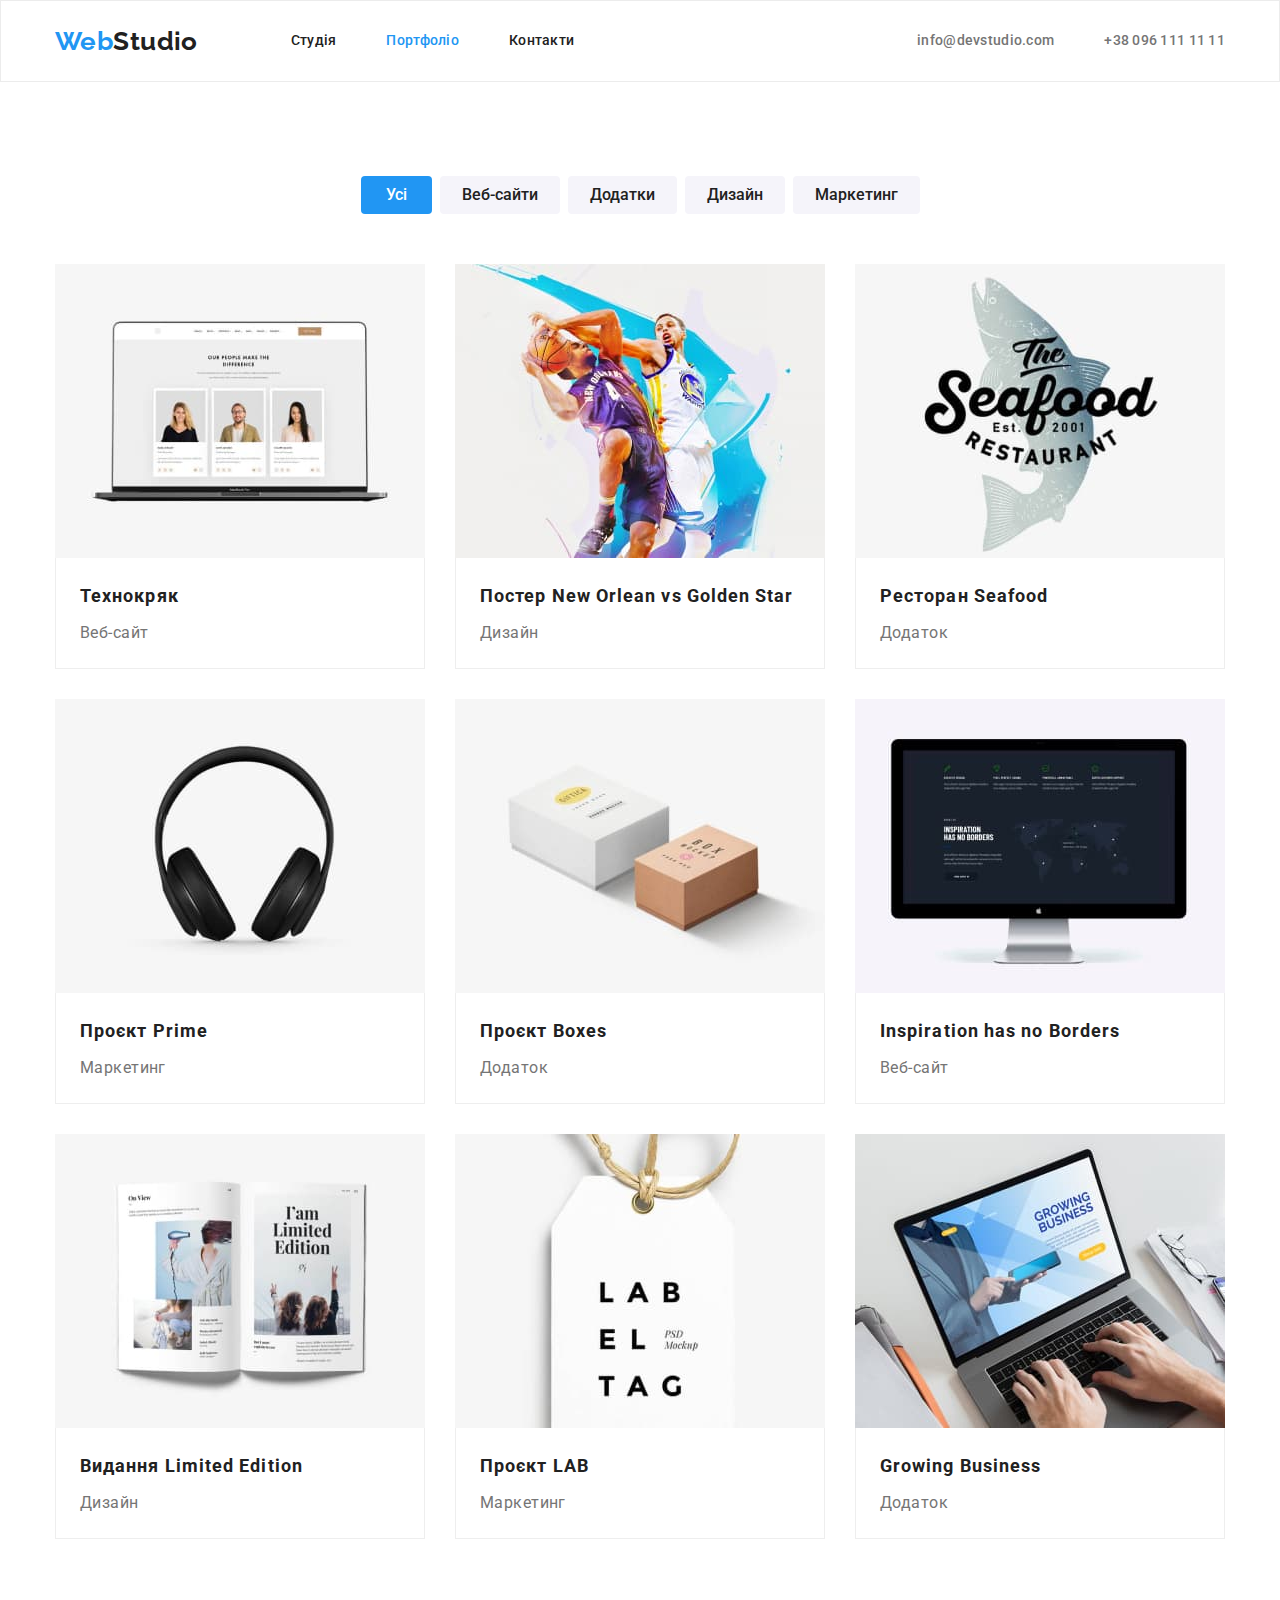
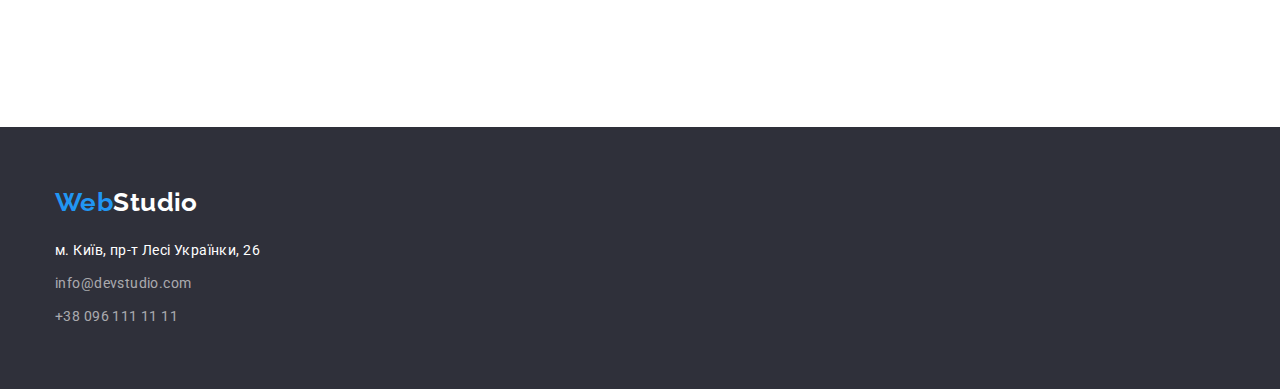
==== portfolio.html @ 1c1e6aca "Додано index.html portfolio.html styles.css та зображення" ====
<!DOCTYPE html>
<html lang="uk">

<head>
    <meta charset="UTF-8">
    <meta http-equiv="X-UA-Compatible" content="IE=edge">
    <meta name="viewport" content="width=device-width, initial-scale=1.0">
    <title>Портфоліо</title>
    <link href="https://fonts.googleapis.com/css2?family=Raleway:wght@700&family=Roboto:wght@400;500;700;900&display=swap"
        rel="stylesheet">
    <link rel="stylesheet" href="https://cdnjs.cloudflare.com/ajax/libs/modern-normalize/1.1.0/modern-normalize.min.css">
    <link rel="stylesheet" href="./css/styles.css">
</head>

<body>
    <header class="header">
        <div class="container navigation">
            <a class="logo" href="/"><span class="web">Web</span>Studio</a>
            <nav>
                <ul class="navigate-list">
                    <li><a class="navigate-studio" href="./index.html">Студія</a></li>
                    <li><a class="navigate-portfolio current" href="./portfolio.html">Портфоліо</a></li>
                    <li><a class="navigate-contacts" href="">Контакти</a></li>
                </ul>
            </nav>
            <ul class="contacts">
                <li><a class="mail-header" href="mailto:info@devstudio.com">info@devstudio.com</a></li>
                <li><a class="number-header" href="tel:+380961111111">+38 096 111 11 11</a></li>
            </ul>
        </div>
    </header>
    <main class="projects">
        <section class="section">
            <div class="container">
                <h1 class="visually-hidden">Портфоліо</h1>
                <ul class="filter-list">
                    <li><button class="filter-button all" type="button">Усі</button></li>
                    <li><button class="filter-button" type="button">Веб-сайти</button></li>
                    <li><button class="filter-button" type="button">Додатки</button></li>
                    <li><button class="filter-button" type="button">Дизайн</button></li>
                    <li><button class="filter-button" type="button">Маркетинг</button></li>
                </ul>
                <ul class="portfolio-cards">
                    <li class="card-portfolio">
                        <a class="portfolio-link" href="">
                            <img src="./images/laptop.jpg" alt="відкритий веб-сайт на ноутбуці" width="370" height="294">
                            <div class="border">
                                <h2 class="card-title">Технокряк</h2>
                                <p class="card-text">Веб-сайт</p>
                            </div>
                        </a>
                    </li>
                    <li class="card-portfolio">
                        <a class="portfolio-link" href="">
                            <img src="./images/basketball.jpg" alt="баскетболісти" width="370" height="294">
                            <div class="border">
                                <h2 class="card-title">Постер New Orlean vs Golden Star</h2>
                                <p class="card-text">Дизайн</p>
                            </div>
                        </a>
                    </li>
                    <li class="card-portfolio">
                        <a class="portfolio-link" href="">
                            <img src="./images/restaurant.jpg" alt="ресторан" width="370" height="294">
                            <div class="border">
                                <h2 class="card-title">Ресторан Seafood</h2>
                                <p class="card-text">Додаток</p>
                            </div>
                        </a>
                    </li>
                    <li class="card-portfolio">
                        <a class="portfolio-link" href="">
                            <img src="./images/headphone.jpg" alt="навушники" width="370" height="294">
                            <div class="border">
                                <h2 class="card-title">Проєкт Prime</h2>
                                <p class="card-text">Маркетинг</p>
                            </div>
                        </a>
                    </li>
                    <li class="card-portfolio">
                        <a class="portfolio-link" href="">
                            <img src="./images/boxes.jpg" alt="дві коробки" width="370" height="294">
                            <div class="border">
                                <h2 class="card-title">Проєкт Boxes</h2>
                                <p class="card-text">Додаток</p>
                            </div>
                        </a>
                    </li>
                    <li class="card-portfolio">
                        <a class="portfolio-link" href="">
                            <img src="./images/monitor.jpg" alt="монітор" width="370" height="294">
                            <div class="border">
                                <h2 class="card-title">Inspiration has no Borders</h2>
                                <p class="card-text">Веб-сайт</p>
                            </div>
                        </a>
                    </li>
                    <li class="card-portfolio">
                        <a class="portfolio-link" href="">
                            <img src="./images/book.jpg" alt="книга" width="370" height="294">
                            <div class="border">
                                <h2 class="card-title">Видання Limited Edition</h2>
                                <p class="card-text">Дизайн</p>
                            </div>
                        </a>
                    </li>
                    <li class="card-portfolio">
                        <a class="portfolio-link" href="">
                            <img src="./images/label.jpg" alt="бірка" width="370" height="294">
                            <div class="border">
                                <h2 class="card-title">Проєкт LAB</h2>
                                <p class="card-text">Маркетинг</p>
                            </div>
                        </a>
                    </li>
                    <li class="card-portfolio">
                        <a class="portfolio-link" href="">
                            <img src="./images/laptot-printing.jpg" alt="зображення додатку на ноутбуці" width="370" height="294">
                            <div class="border">
                                <h2 class="card-title">Growing Business</h2>
                                <p class="card-text">Додаток</p>
                            </div>
                        </a>
                    </li>
                </ul>
            </div>
        </section>
    </main>
    <footer class="address">
        <div class="container">
            <div class="footer-logo">
                <a class="logo-footer" href="/"><span class="web">Web</span>Studio</a>
            </div>
            <address>
                <ul class="list-address">
                    <li><a class="street" href="">м. Київ, пр-т Лесі Українки, 26</a></li>
                    <li><a class="mail" href="mailto:info@devstudio.com">info@devstudio.com</a></li>
                    <li><a class="number" href="tel:+380961111111">+38 096 111 11 11</a></li>
                </ul>
            </address>
        </div>
    </footer>
</body>
</html>
---- css/styles.css ----
:root {
    --color-blue:#2196F3;
    --text-color:#212121;
    --white-color:#ffffff;
    --grey-color:#757575;
    --communication-color:rgba(255, 255, 255, 0.6);
    --feature-background-color:#F5F5F5;
    --team-background-color:#F5F4FA;
    --hero-background-color:#2F303A;
    --border-color: #eeeeee;
    --header-border-color: #ECECEC;
    --team-soc-icons:#AFB1B8;
}

body {
    font-family: 'Roboto', sans-serif;
    color: var(--text-color);
    line-height: 1.71;
    font-size: 14px;
    letter-spacing: 0.03em;
}
 
img {
    display: block;
    max-width: 100%;
    height: auto;
}

h1,
h2,
h3,
h4,
h5,
h6,
p,
ul {
    margin: 0;
    padding: 0;
}

.header {
    border: 1px solid var(--header-border-color);
}

.container {
    width: 1200px;
    margin: 0 auto;
    padding-left: 15px;
    padding-right: 15px;
}

.navigation {
    display: flex;
    align-items: center;
}

.logo {
    font-family: raleway;
    font-style: normal;
    font-weight: 700;
    font-size: 26px;
    line-height: 1.19;
    color: var(--text-color);
    text-decoration: none;
    margin-right: 93px;
}

.navigate-list {
    list-style: none;
    display: flex;
    padding: 0;
}

.navigate-list li:not(:last-child) {
    margin-right: 50px;
}

.navigate-studio {
    font-weight: 500;
    line-height: 1.14;
    letter-spacing: 0.02em;
    color: var(--text-color);
    text-decoration: none;
    display: inline-block;
    padding: 32px 0;
}

.navigate-studio:active {
    color: var(--color-blue);
}

.navigate-studio:hover,
.navigate-studio:focus {
    color: var(--color-blue);
}

.navigate-portfolio {
    font-weight: 500;
    line-height: 1.14;
    letter-spacing: 0.02em;
    color: var(--text-color);
    text-decoration: none;
    display: inline-block;
    padding: 32px 0;
}

.navigate-portfolio:hover,
.navigate-portfolio:focus {
    color: var(--color-blue);
}

.navigate-portfolio:active {
    color: var(--color-blue);
}

.navigate-contacts {
    font-weight: 500;
    line-height: 1.14;
    letter-spacing: 0.02em;
    color: var(--text-color);
    text-decoration: none;
    display: inline-block;
    padding: 32px 0;
}

.navigate-contacts:hover,
.navigate-contacts:focus {
    color: var(--color-blue);
}

.current {
    color: var(--color-blue);
}
.contacts {
    list-style: none;
    display: flex;
    margin-left: auto;
}

.contacts li:not(:last-child) {
    margin-right: 50px;
}

.mail-header {
    font-weight: 500;
    line-height: 1.14;
    letter-spacing: 0.02em;
    color: var(--grey-color);
    text-decoration: none;
    padding: 15px 0;
}

.mail-header:hover,
.mail-header:focus {
    color: var(--color-blue);
}

.number-header{
    font-weight: 500;
    line-height: 1.14;
    letter-spacing: 0.02em;
    color: var(--grey-color);
    text-decoration: none;
    padding: 15px 0;
}

.number-header:hover,
.number-header:focus {
    color: var(--color-blue);
}

.hero {
    padding: 200px 0;
    background: var(--hero-background-color);
    text-align: center;
}

.hero-title {
    font-weight: 900;
    font-size: 44px;
    line-height: 1.36;
    text-align: center;
    letter-spacing: 0.06em;
    color: var(--white-color);
    text-transform: uppercase;
    margin-bottom: 30px;
    justify-content: center;
}

.button-order {
    font-family: inherit;
    display: inline-block;
    font-weight: 700;
    font-size: 16px;
    line-height: 1.875;
    color: var(--white-color);
    background: var(--color-blue);
    border-radius: 4px;
    border: none;
    cursor: pointer;
    padding: 10px 32px;
}

.button-order:hover,
.button-order:focus {
    color: var(--color-blue);
    background: var(--white-color);
}

.section {
    padding-top: 94px;
    padding-bottom: 94px;
}

.section.service {
    padding-top: 0;
}

.feature {
    background: var(--feature-background-color);
}

.visually-hidden {
    position: absolute;
    width: 1px;
    height: 1px;
    margin: -1px;
    border: 0;
    padding: 0;
    white-space: nowrap;
    clip-path: inset(100%);
    clip: rect(0 0 0 0);
    overflow: hidden;
}

.list {
    list-style: none;
    display: flex;
}

.list-features {
    list-style: none;
    display: flex;
    justify-content: center;
}

.list-features li:not(:last-child) {
    margin-right: 30px;
}

.list {
    gap: 30px;
}

.features-icons {
    width: 270px;
    height: 120px;
    background-color: var(--team-background-color);
    border-radius: 4px;
    margin-bottom: 30px;
    display: flex;
    align-items: center;
    justify-content: center;
}

.feature-title {
    font-weight: 700;
    line-height: 1.14;
    text-transform: uppercase;
    color: var(--text-color);
    margin-bottom: 10px;
}

.feature-text {
    color:var(--grey-color);
}

.team {
    background: var(--team-background-color);
}

.title {
    font-weight: 700;
    font-size: 36px;
    line-height: 1.1666;
    text-align: center;
    letter-spacing: 0.03em;
    color: var(--text-color);
    margin-bottom: 50px;
}

.card {
    background: var(--white-color);
    border-bottom: 1px;
    border-right: 1px;
    border-left: 1px;
    border-radius: 4px;
    padding-bottom: 30px;
}

.team-title {
    font-weight: 500;
    font-size: 16px;
    line-height: 19px;
    text-align: center;
    letter-spacing: 0.03em;
    color: var(--text-color);
    margin-top: 30px;
}

.team-text {
    font-size: 16px;
    line-height: 1.1875;
    text-align: center;
    letter-spacing: 0.03em;
    color:var(--grey-color);
    margin-top: 10px;
}

.team-soc-list {
    list-style: none;
    gap: 10px;
    display: flex;
    justify-content: center;
    margin-top: 16px;
}

.team-soc-item {
    width: 44px;
    height: 44px;
    display: flex;
    align-items: center;
    justify-content: center;
    cursor: pointer;
}

.team-soc-link{
    width: 100%;
    height: 100%;
    background-color: var(--white-color);
    border-radius: 50%;
    display: flex;
    align-items: center;
    justify-content: center;
}

.team-soc-icon {
    fill: var(--team-soc-icons);
}

.team-soc-link:hover,
.team-soc-link:focus {
    background-color: var(--color-blue);
}

.team-soc-link:hover .team-soc-icon,
.team-soc-link:focus .team-soc-icon {
    fill: var(--white-color);
}

.customer-list {
    list-style: none;
    display: flex;
    gap: 30px;
    justify-content: center;
    margin-top: 50px;
}

.customer-link {
    display: block;
    width: 170px;
    height: 92px;
    border: 1px solid var(--team-soc-icons);
    border-radius: 4px;
    padding: 16px 32px;
    cursor: pointer;
}

.customer-icon {
    fill: var(--team-soc-icons);
}

.customer-link:hover,
.customer-link:focus {
    border: 1px solid var(--color-blue);
}

.customer-link:hover .customer-icon,
.customer-link:focus.customer-icon {
    fill: var(--color-blue);
}



.logo-footer {
    font-family: raleway;
    font-style: normal;
    font-weight: 700;
    font-size: 26px;
    line-height: 1.19;
    color: var(--white-color);
    text-decoration: none;
    margin-bottom: 20px;
}

.web {
    color: var(--color-blue);
}

.list-address {
 list-style: none;
}

.list-address li:not(:last-child) {
    margin-bottom: 9px;
}

.list-address:first-child {
    margin-top: 20px;
}

.address {
    color: var(--communication-color);
    background-color: var(--hero-background-color); 
    padding-top: 60px;
    padding-bottom: 60px; 
}

.street {
    font-style: normal;
    color: var(--white-color);
    text-decoration: none;
}

.street:hover,
.street:focus {
    color: var(--color-blue);
}

.mail {
    font-style: normal;
    color: var(--communication-color);
    text-decoration: none;
}

.mail:hover,
.mail:focus {
    color: var(--color-blue);
}

.number {
    font-style: normal;
    color: var(--communication-color);
    text-decoration: none;
}

.number:hover,
.number:focus {
    color: var(--color-blue);
}

.social-links {}
.social-links-title {
    color: var(--white-color);
}

.social-list {
    list-style: none;
    display: flex;
}

.social-item {
    width: 44px;
    height: 44px;
    display: flex;
    align-items: center;
    justify-content: center;
    cursor: pointer;
    gap: 10px;
}

.social-link {
    width: 100%;
    height: 100%;
    background: rgba(255, 255, 255, 0.1);
    border-radius: 50%;
    display: flex;
    align-items: center;
    justify-content: center;
}

.social-icon {
    fill: var(--white-color);
}


/*---------Portfolio-------*/
.projects {
    background: var(--white-color);
}

.filter-list {
    list-style: none;
    display: flex;
    justify-content: center;
    margin-bottom: 50px;
}

.filter-list li:not(:last-child) {
    margin-right: 8px;
}

.filter-button {
    display: inline-block;
    font-weight: 500;
    font-size: 16px;
    line-height: 1.62;
    text-align: center;
    color: var(--text-color);
    background: var(--team-background-color);
    cursor: pointer;
    border: none;
    padding: 6px 22px;
    border-radius: 4px;
}

.filter-button.all {
    color: var(--white-color);
    background: var(--color-blue);
    padding: 6px 25px;
}

.filter-button:hover,
.filter-button:focus {
    color: var(--white-color);
    background: var(--color-blue);
}

.portfolio-cards {
    list-style: none;
    display: flex;
    flex-wrap: wrap;
    gap: 30px;
    padding-bottom: 94px;
}

.card-title {
    font-weight: 700;
    font-size: 18px;
    line-height: 2;
    letter-spacing: 0.06em;
    color: var(--text-color);
    text-decoration: none;
    padding-top: 20px;
    margin-bottom: 4px;
    padding-left: 24px;
}

.card-text {
    font-size: 16px;
    line-height: 1.88;
    color: var(--grey-color);
    padding-bottom: 20px;
    padding-left: 24px;
}

.border {
    border-bottom: 1px solid var(--border-color);
    border-left: 1px solid var(--border-color);
    border-right: 1px solid var(--border-color); 
}

.portfolio-link {
    text-decoration: none;
}
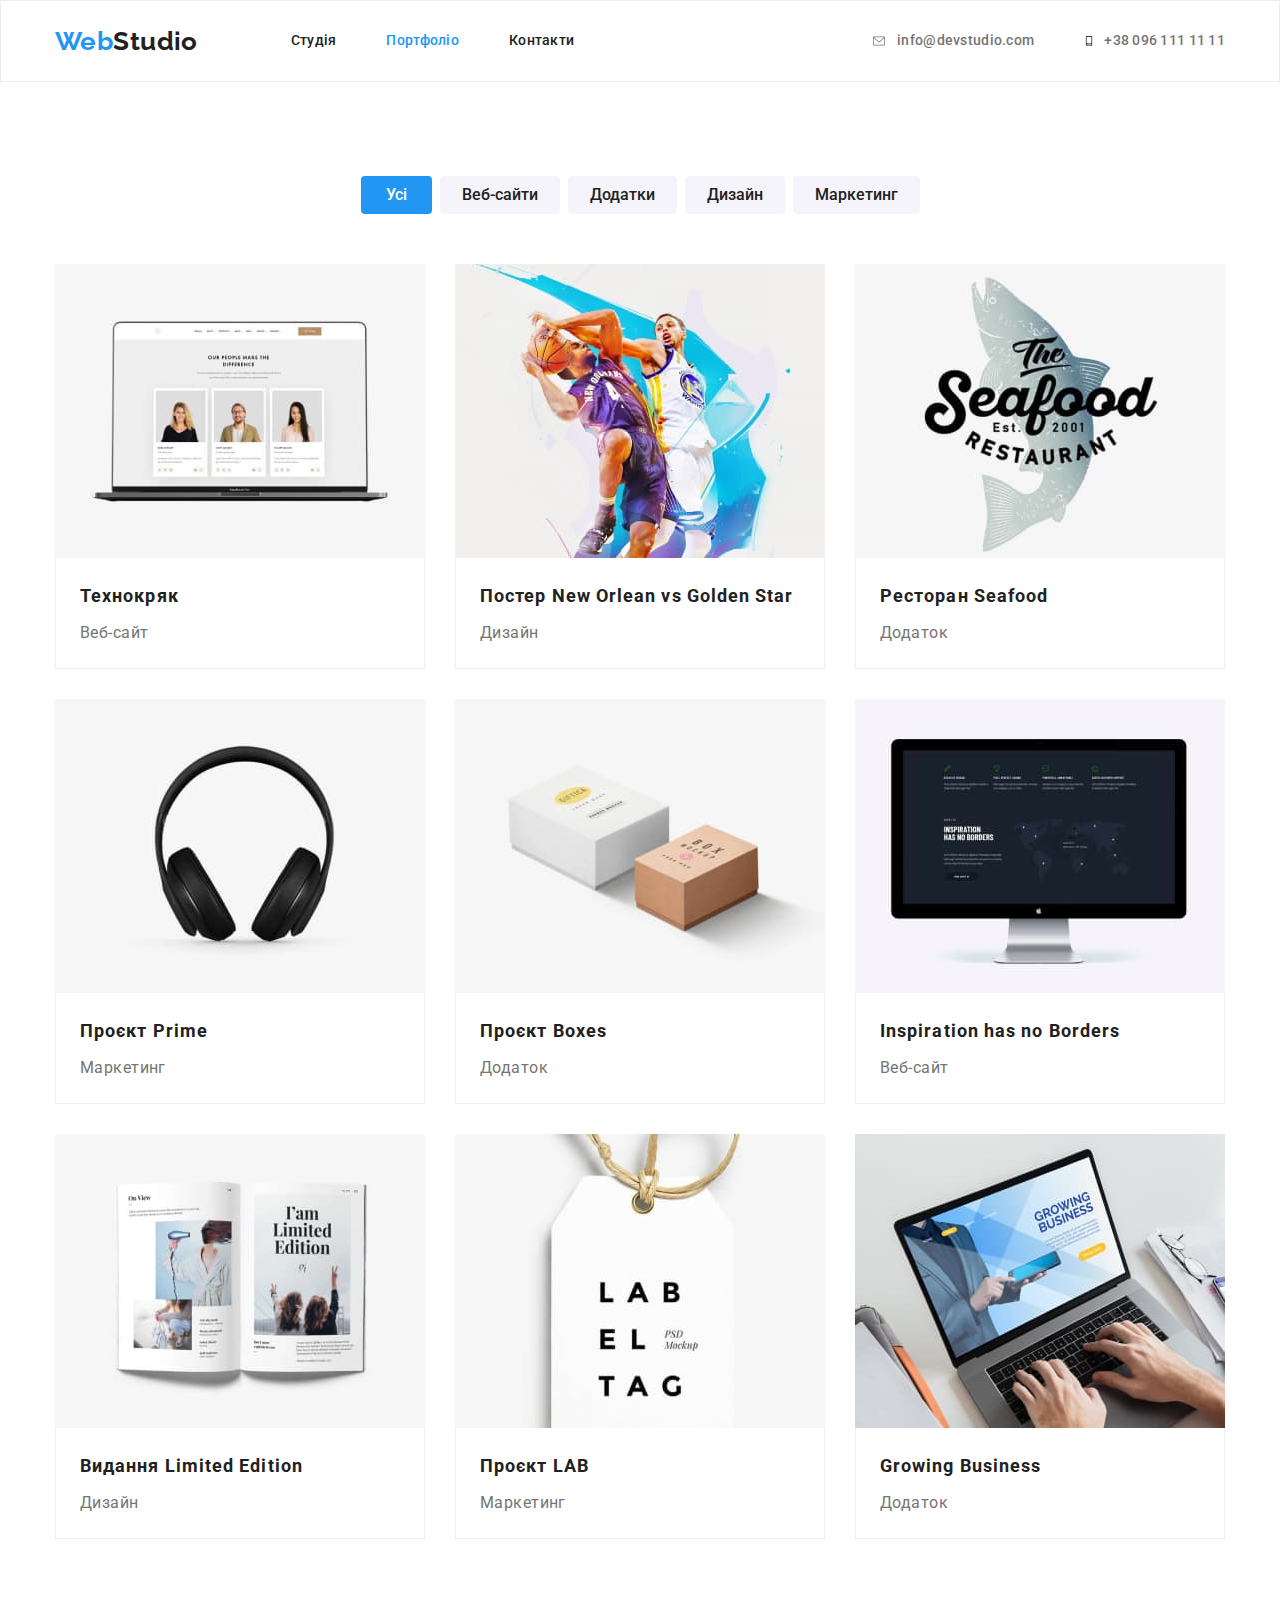
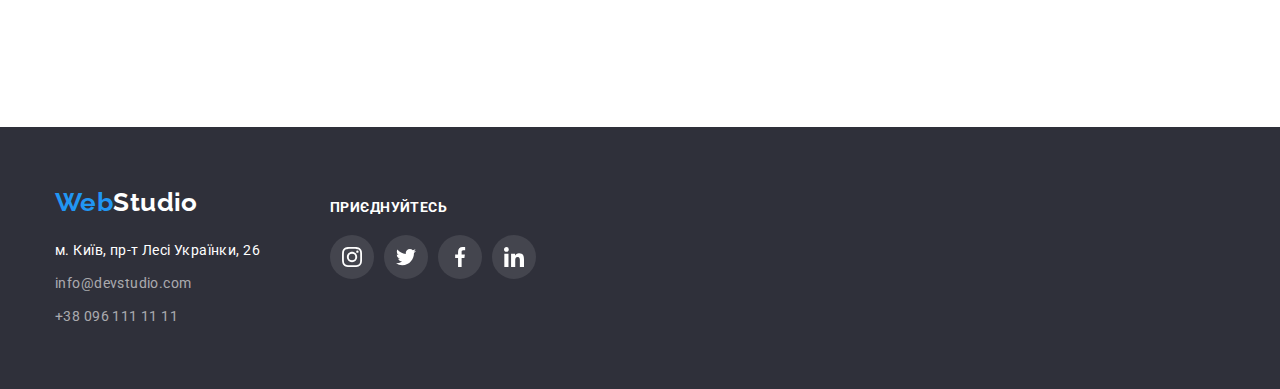
==== commit 17fd7dba: "Update 1.1" ====
--- a/portfolio.html
+++ b/portfolio.html
@@ -24,8 +24,16 @@
                 </ul>
             </nav>
             <ul class="contacts">
-                <li><a class="mail-header" href="mailto:info@devstudio.com">info@devstudio.com</a></li>
-                <li><a class="number-header" href="tel:+380961111111">+38 096 111 11 11</a></li>
+                <li><a class="mail-header" href="mailto:info@devstudio.com">
+                        <svg class="envelope" width="16" height="12">
+                            <use href="./images/icons.svg#icon-envelope"></use>
+                        </svg>
+                        info@devstudio.com</a></li>
+                <li><a class="number-header" href="tel:+380961111111">
+                        <svg class="smartphone" width="10" height="16">
+                            <use href="./images/icons.svg#icon-smartphone"></use>
+                        </svg>
+                        +38 096 111 11 11</a></li>
             </ul>
         </div>
     </header>
@@ -127,17 +135,52 @@
         </section>
     </main>
     <footer class="address">
-        <div class="container">
-            <div class="footer-logo">
-                <a class="logo-footer" href="/"><span class="web">Web</span>Studio</a>
+        <div class="container footer-adress">
+            <div class="address-info">
+                <div>
+                    <a class="logo-footer" href="/"><span class="web">Web</span>Studio</a>
+                </div>
+                <address>
+                    <ul class="list-address">
+                        <li><a class="street" href="">м. Київ, пр-т Лесі Українки, 26</a></li>
+                        <li><a class="mail" href="mailto:info@devstudio.com">info@devstudio.com</a></li>
+                        <li><a class="number" href="tel:+380961111111">+38 096 111 11 11</a></li>
+                    </ul>
+                </address>
             </div>
-            <address>
-                <ul class="list-address">
-                    <li><a class="street" href="">м. Київ, пр-т Лесі Українки, 26</a></li>
-                    <li><a class="mail" href="mailto:info@devstudio.com">info@devstudio.com</a></li>
-                    <li><a class="number" href="tel:+380961111111">+38 096 111 11 11</a></li>
+            <div class="social-links">
+                <h2 class="social-links-title">приєднуйтесь</h2>
+                <ul class="social-list">
+                    <li class="social-item">
+                        <a class="social-link">
+                            <svg class="social-icon" width="20" height="20">
+                                <use href="./images/icons.svg#icon-instagram"></use>
+                            </svg>
+                        </a>
+                    </li>
+                    <li class="social-item">
+                        <a class="social-link">
+                            <svg class="social-icon" width="20" height="20">
+                                <use href="./images/icons.svg#icon-twitter"></use>
+                            </svg>
+                        </a>
+                    </li>
+                    <li class="social-item">
+                        <a class="social-link">
+                            <svg class="social-icon" width="20" height="20">
+                                <use href="./images/icons.svg#icon-facebook"></use>
+                            </svg>
+                        </a>
+                    </li>
+                    <li class="social-item">
+                        <a class="social-link">
+                            <svg class="social-icon" width="20" height="20">
+                                <use href="./images/icons.svg#icon-linkedin"></use>
+                            </svg>
+                        </a>
+                    </li>
                 </ul>
-            </address>
+            </div>
         </div>
     </footer>
 </body>
--- a/css/styles.css
+++ b/css/styles.css
@@ -148,11 +148,25 @@
     color: var(--grey-color);
     text-decoration: none;
     padding: 15px 0;
+    display: flex;
+    align-items: center;
 }
 
 .mail-header:hover,
 .mail-header:focus {
     color: var(--color-blue);
+}
+
+.envelope {
+    fill: var(--grey-color);
+    margin-right: 10px;
+    align-items: center;
+    
+}
+
+.mail-header:hover .envelope,
+.mail-header:focus .envelope {
+    fill: var(--color-blue);
 }
 
 .number-header{
@@ -162,6 +176,12 @@
     color: var(--grey-color);
     text-decoration: none;
     padding: 15px 0;
+    display: flex;
+    align-items: center;
+}
+
+.smartphone {
+    margin-right: 10px;
 }
 
 .number-header:hover,
@@ -169,10 +189,19 @@
     color: var(--color-blue);
 }
 
+.number-header:hover .smartphone,
+.number-header:focus .smartphone {
+    fill: var(--color-blue);
+}
+
 .hero {
     padding: 200px 0;
-    background: var(--hero-background-color);
     text-align: center;
+    background-image: linear-gradient(rgba(47, 48, 58, 0.4),
+    rgba(47, 48, 58, 0.4)),
+    url(../images/hero.jpg);
+    background-repeat: no-repeat;
+    background-position: center;
 }
 
 .hero-title {
@@ -236,7 +265,38 @@
 .list {
     list-style: none;
     display: flex;
-}
+    gap: 30px;
+}
+
+.list-item::before {
+    display: block;
+    content: '' ;
+    height: 120px;
+    width: 270px;
+    background-size: 70px 70px;
+    background-repeat: no-repeat;
+    background-position: center;
+    background-color: var(--team-background-color);
+    margin-bottom: 30px;
+    border-radius: 4px;
+}
+
+.icon-clock::before {
+    background-image: url(../images/clock.svg);
+}
+
+.icon-antenna::before {
+    background-image: url(../images/antenna.svg);
+}
+
+.icon-diagram::before {
+    background-image: url(../images/diagram.svg);
+}
+
+.icon-astronaut::before {
+    background-image: url(../images/astronaut.svg);
+}
+
 
 .list-features {
     list-style: none;
@@ -244,23 +304,8 @@
     justify-content: center;
 }
 
-.list-features li:not(:last-child) {
-    margin-right: 30px;
-}
-
-.list {
+.list-features {
     gap: 30px;
-}
-
-.features-icons {
-    width: 270px;
-    height: 120px;
-    background-color: var(--team-background-color);
-    border-radius: 4px;
-    margin-bottom: 30px;
-    display: flex;
-    align-items: center;
-    justify-content: center;
 }
 
 .feature-title {
@@ -296,6 +341,9 @@
     border-left: 1px;
     border-radius: 4px;
     padding-bottom: 30px;
+    box-shadow: 0px 1px 3px rgba(0, 0, 0, 0.12), 
+                0px 1px 1px rgba(0, 0, 0, 0.14), 
+                0px 2px 1px rgba(0, 0, 0, 0.2);
 }
 
 .team-title {
@@ -386,7 +434,7 @@
 }
 
 .customer-link:hover .customer-icon,
-.customer-link:focus.customer-icon {
+.customer-link:focus .customer-icon {
     fill: var(--color-blue);
 }
 
@@ -422,8 +470,6 @@
 .address {
     color: var(--communication-color);
     background-color: var(--hero-background-color); 
-    padding-top: 60px;
-    padding-bottom: 60px; 
 }
 
 .street {
@@ -459,14 +505,32 @@
     color: var(--color-blue);
 }
 
-.social-links {}
+.social-links {
+    padding-top: 72px;
+    padding-bottom: 100px;
+    margin-left: 70px;
+}
+
+.address-info {
+    padding-top: 60px;
+    padding-bottom: 60px;
+}
+
 .social-links-title {
+    font-weight: 700;
+    font-size: 14px;
+    line-height: 16px;
+    letter-spacing: 0.03em;
+    text-transform: uppercase;
     color: var(--white-color);
+    margin-bottom: 20px;
 }
 
 .social-list {
     list-style: none;
     display: flex;
+    justify-content: center;
+    gap: 10px;
 }
 
 .social-item {
@@ -476,7 +540,6 @@
     align-items: center;
     justify-content: center;
     cursor: pointer;
-    gap: 10px;
 }
 
 .social-link {
@@ -489,10 +552,23 @@
     justify-content: center;
 }
 
+.footer-adress {
+    display: flex;
+}
+
+.social-link:hover,
+.social-link:focus {
+    background-color: var(--color-blue);
+}
+
 .social-icon {
     fill: var(--white-color);
 }
 
+.social-link:hover .social-icon,
+.social-link:focus .social-icon {
+    fill: var(--white-color);
+} 
 
 /*---------Portfolio-------*/
 .projects {
@@ -534,6 +610,9 @@
 .filter-button:focus {
     color: var(--white-color);
     background: var(--color-blue);
+    box-shadow: 0px 3px 1px rgba(0, 0, 0, 0.1),
+                0px 1px 2px rgba(0, 0, 0, 0.08),
+                0px 2px 2px rgba(0, 0, 0, 0.12);
 }
 
 .portfolio-cards {
@@ -572,4 +651,10 @@
 
 .portfolio-link {
     text-decoration: none;
+}
+
+.card-portfolio:hover {
+    box-shadow: 0px 1px 1px rgba(0, 0, 0, 0.12),
+                0px 4px 4px rgba(0, 0, 0, 0.06),
+                1px 4px 6px rgba(0, 0, 0, 0.16);
 }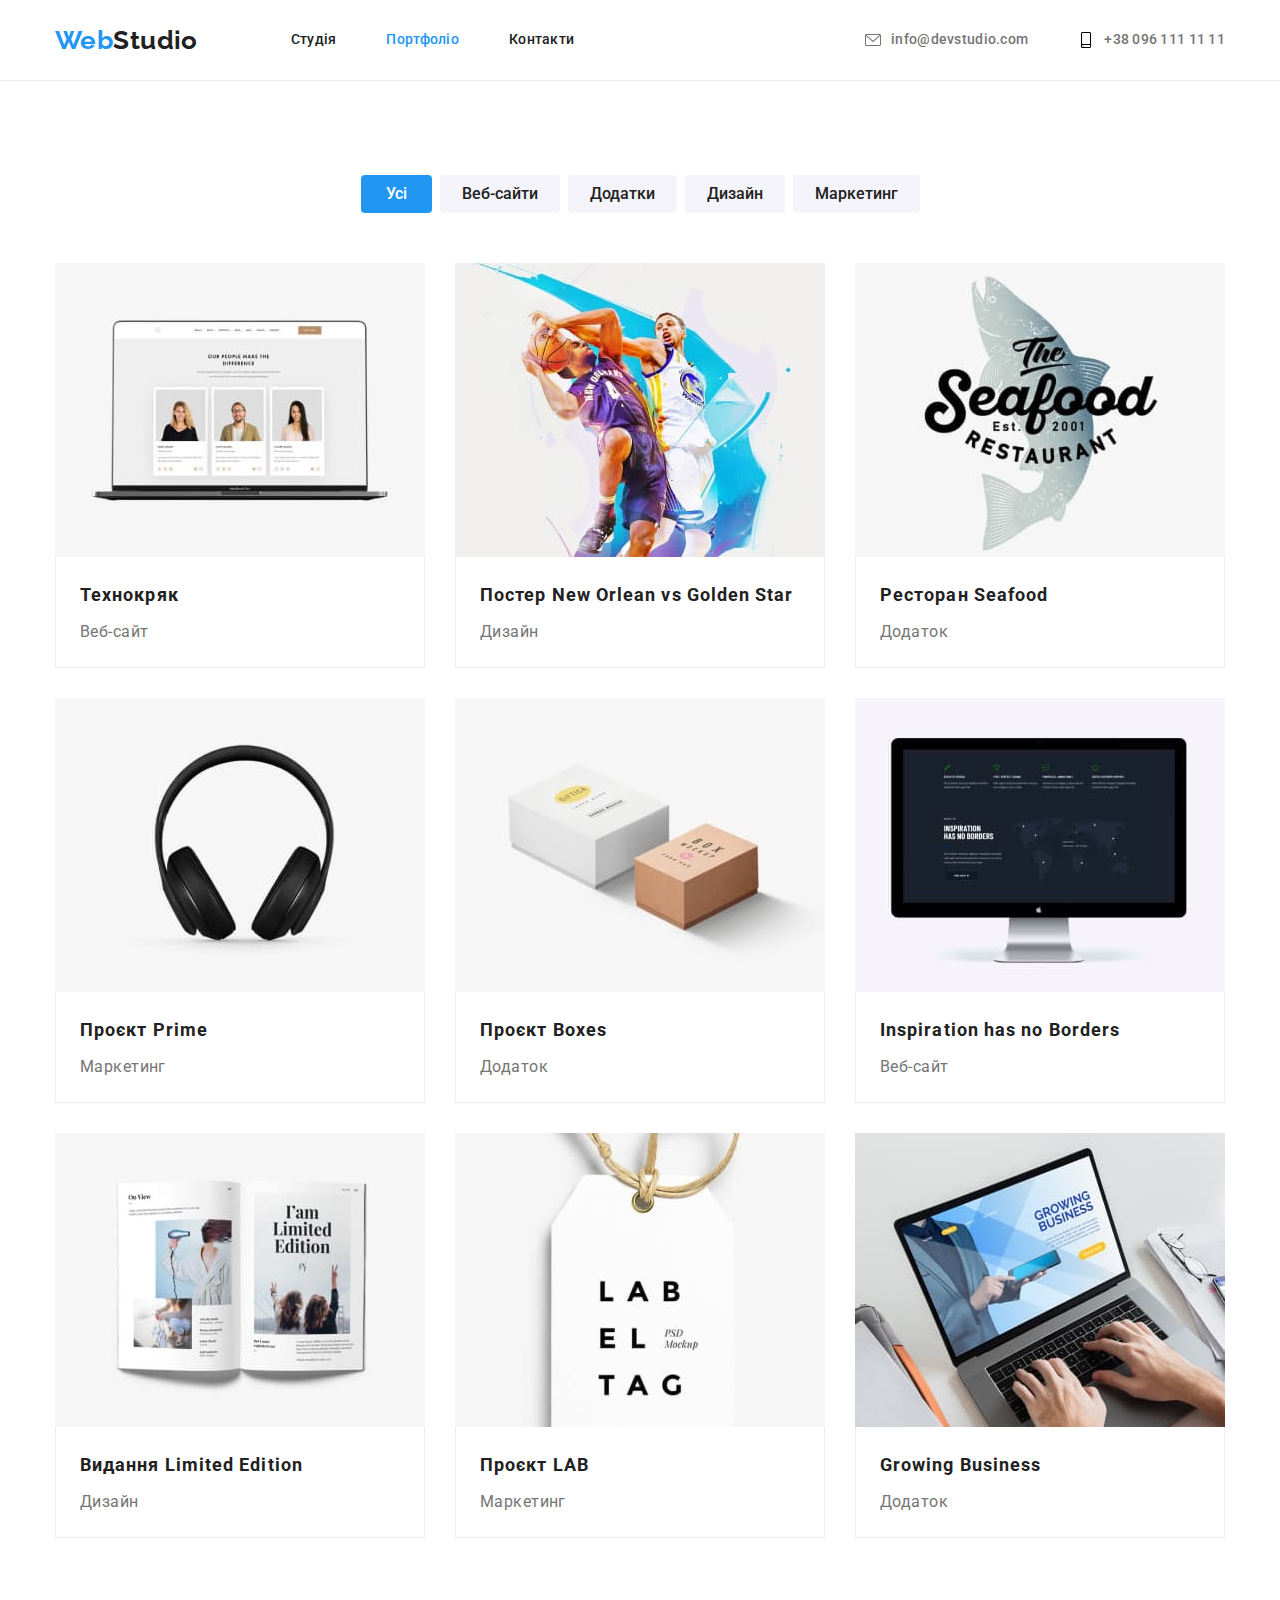
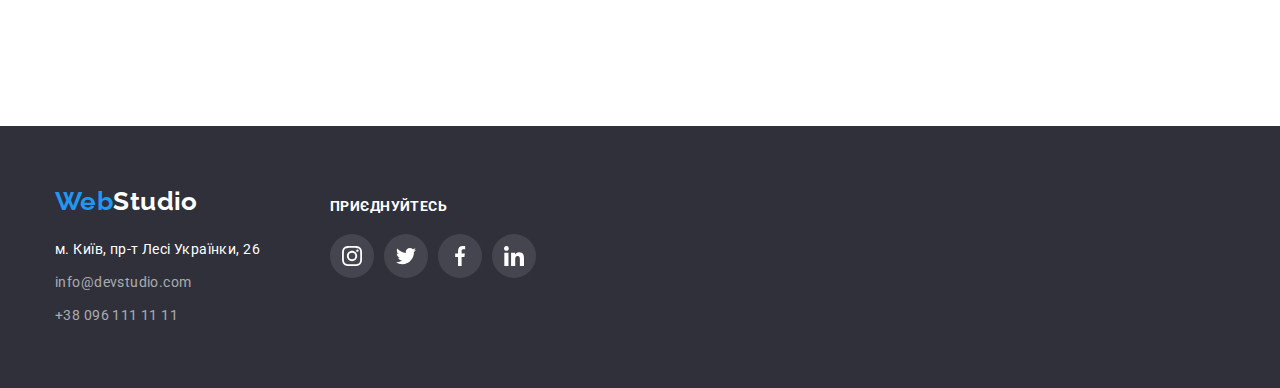
==== commit 2dfc877d: "Змінено розмір іконок та рамку в header" ====
--- a/portfolio.html
+++ b/portfolio.html
@@ -25,12 +25,12 @@
             </nav>
             <ul class="contacts">
                 <li><a class="mail-header" href="mailto:info@devstudio.com">
-                        <svg class="envelope" width="16" height="12">
+                        <svg class="envelope" width="16" height="16">
                             <use href="./images/icons.svg#icon-envelope"></use>
                         </svg>
                         info@devstudio.com</a></li>
                 <li><a class="number-header" href="tel:+380961111111">
-                        <svg class="smartphone" width="10" height="16">
+                        <svg class="smartphone" width="16" height="16">
                             <use href="./images/icons.svg#icon-smartphone"></use>
                         </svg>
                         +38 096 111 11 11</a></li>
--- a/css/styles.css
+++ b/css/styles.css
@@ -39,7 +39,7 @@
 }
 
 .header {
-    border: 1px solid var(--header-border-color);
+    border-bottom: 1px solid var(--header-border-color);
 }
 
 .container {
@@ -202,6 +202,8 @@
     url(../images/hero.jpg);
     background-repeat: no-repeat;
     background-position: center;
+    max-width: 1600px;
+    margin: 0 auto;
 }
 
 .hero-title {
@@ -411,21 +413,28 @@
     display: flex;
     gap: 30px;
     justify-content: center;
-    margin-top: 50px;
-}
-
-.customer-link {
-    display: block;
+}
+
+.customer {
     width: 170px;
     height: 92px;
+}
+
+.customer-link {
+    display: flex;
+    width: 100%;
+    height: 100%;
     border: 1px solid var(--team-soc-icons);
     border-radius: 4px;
-    padding: 16px 32px;
+    align-items: center;
+    justify-content: center;
     cursor: pointer;
 }
 
 .customer-icon {
     fill: var(--team-soc-icons);
+    width: 100%;
+    height: 100%;
 }
 
 .customer-link:hover,
@@ -650,10 +659,13 @@
 }
 
 .portfolio-link {
-    text-decoration: none;
-}
-
-.card-portfolio:hover {
+    display: block;
+    text-decoration: none;
+    width: 100%;
+    height: 100%;
+}
+
+.portfolio-link:hover {
     box-shadow: 0px 1px 1px rgba(0, 0, 0, 0.12),
                 0px 4px 4px rgba(0, 0, 0, 0.06),
                 1px 4px 6px rgba(0, 0, 0, 0.16);
